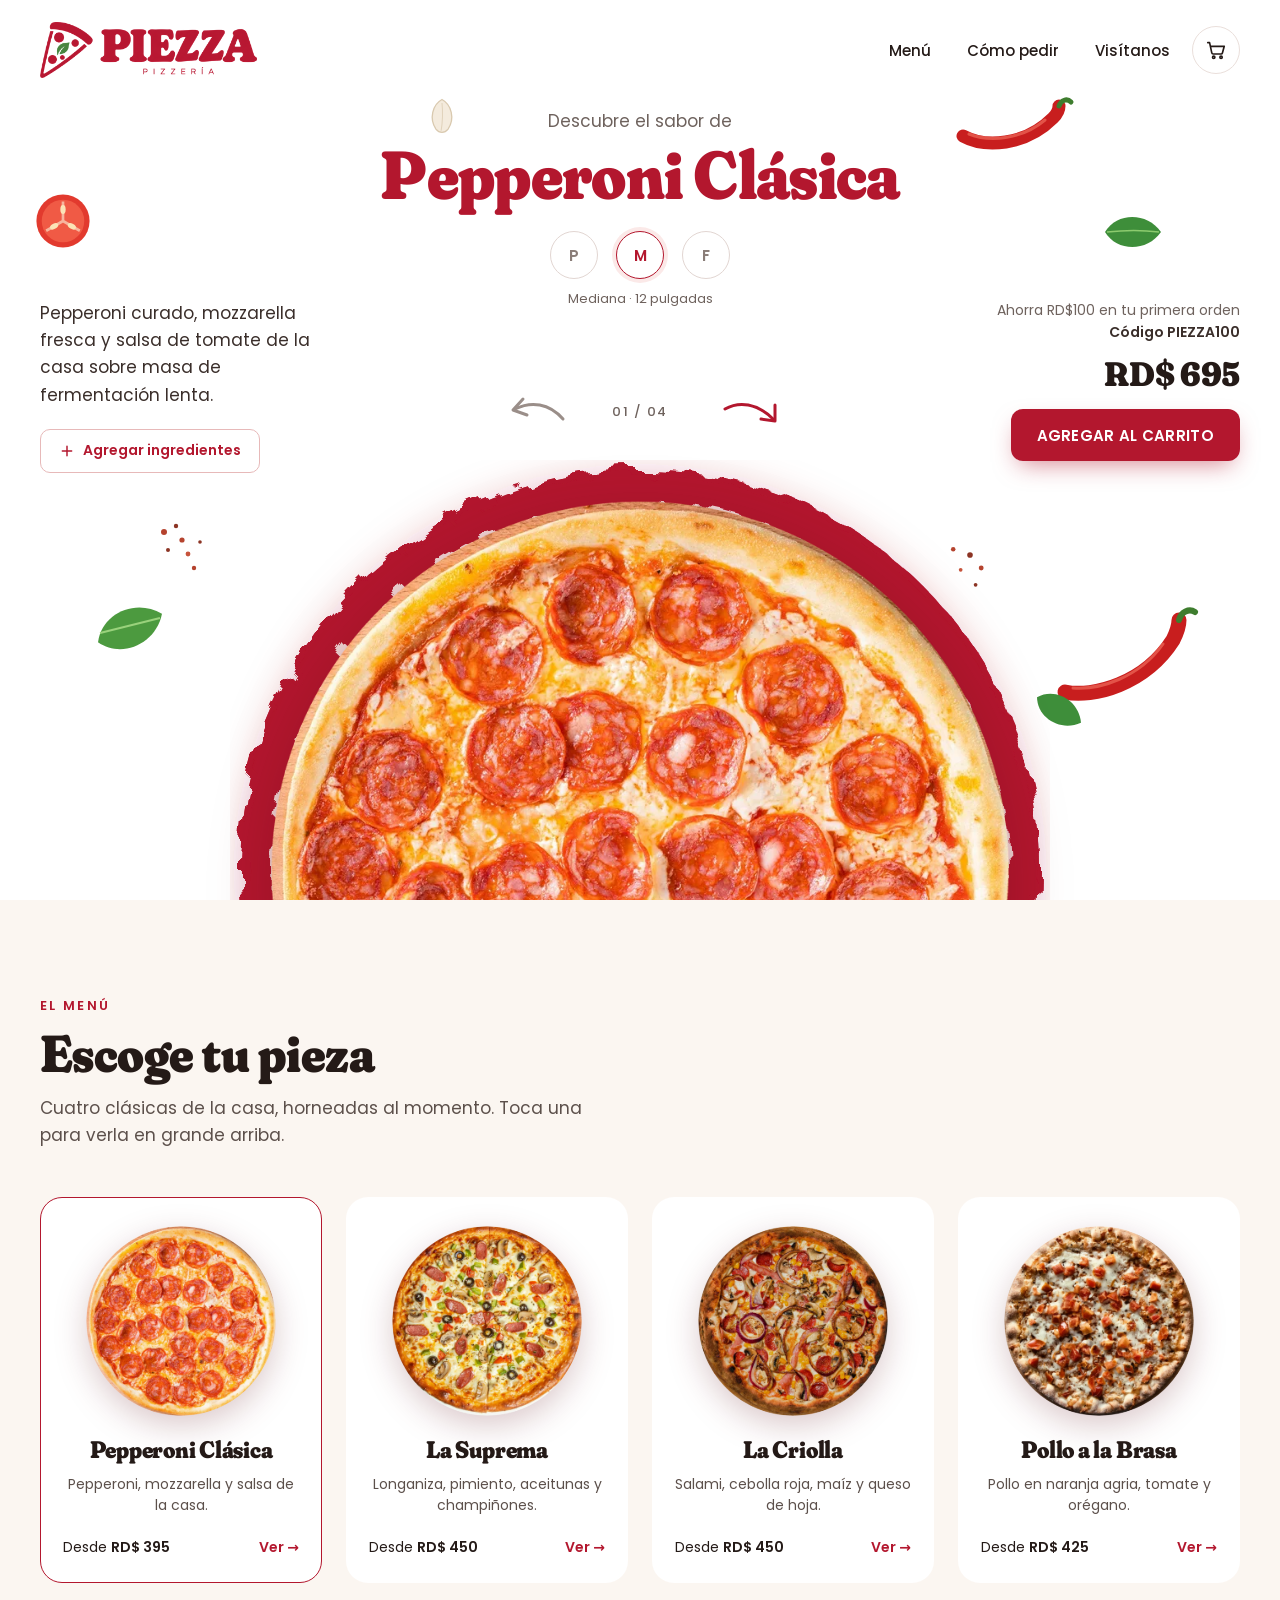
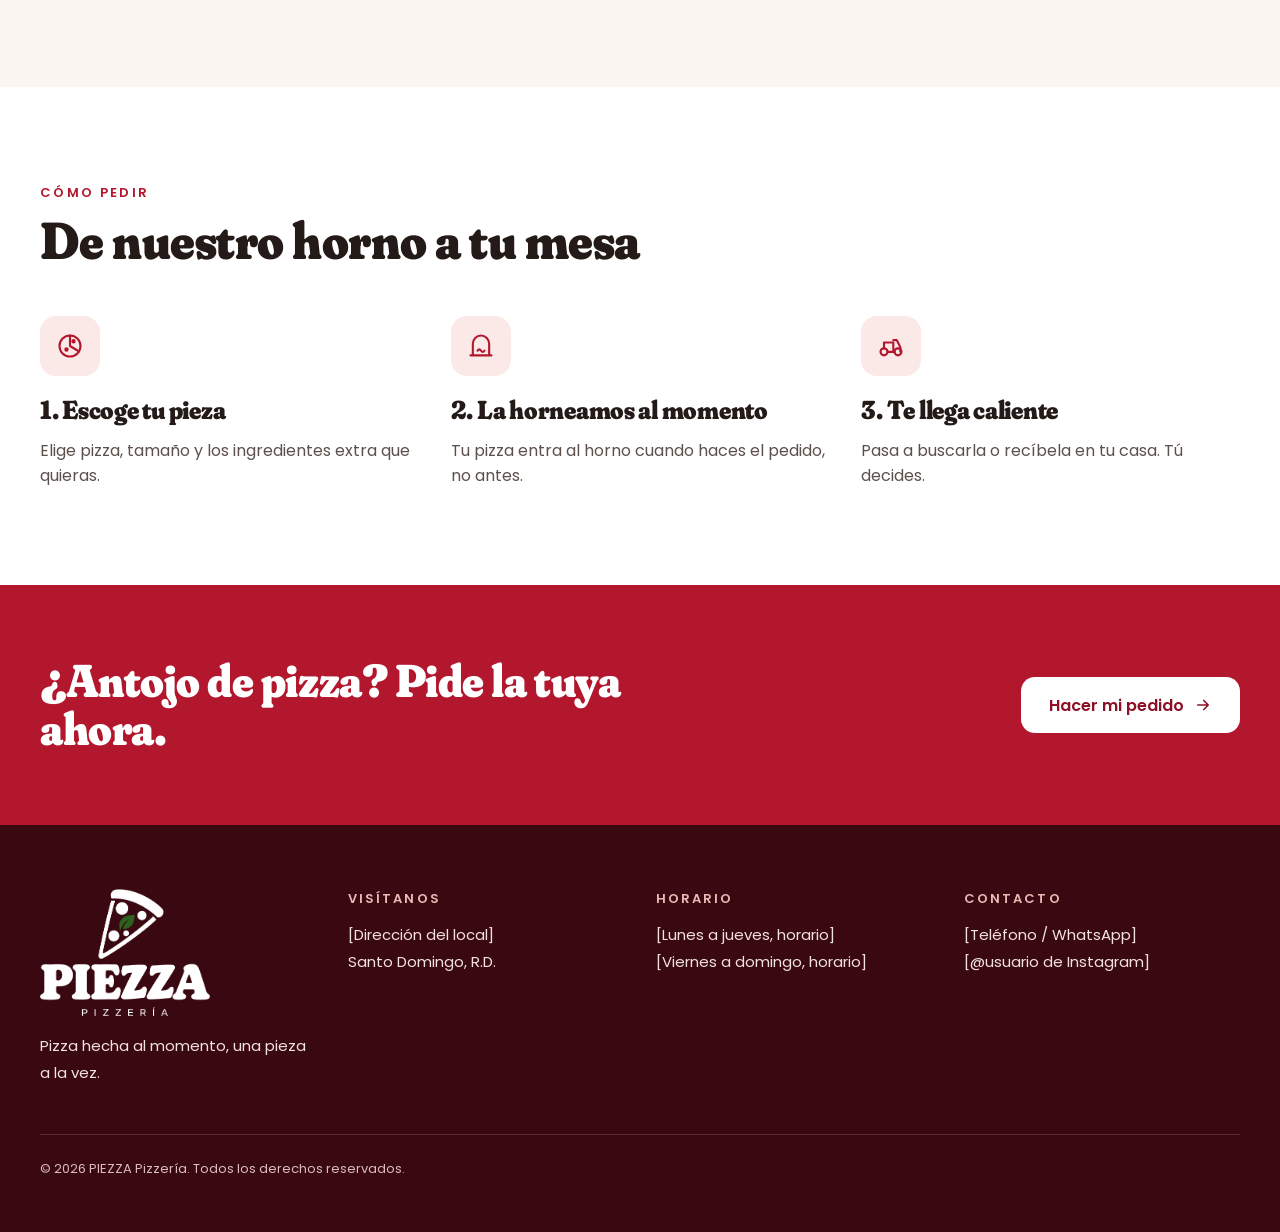
==== ad/index.html @ d3d4245b "Links cortos /ig, /ad, /fb, /tt, /wa con origen de la visita Co-Authored-By: Claude Opus 5.5 <norepl" ====
<!doctype html>
<html lang="es"><head><meta charset="utf-8"><meta name="viewport" content="width=device-width,initial-scale=1">
<title>PIEZZA Pizzería</title><meta name="robots" content="noindex">
<meta property="og:title" content="PIEZZA Pizzería"><meta property="og:description" content="Pizza hecha al momento, una pieza a la vez. Pide en línea.">
<meta property="og:image" content="https://piezza.sandscap.com.do/images/og.jpg">
<link rel="icon" type="image/png" href="/images/favicon.png">
<script>
(function(){var q=location.search?location.search.slice(1)+'&':'';
try{var c=JSON.parse(localStorage.getItem('pz_events')||'[]');c.push({e:'clic_link',t:Date.now(),sid:'link',src:'ad',med:'pagado',d:{link:'/ad'}});localStorage.setItem('pz_events',JSON.stringify(c.slice(-2000)));}catch(e){}
location.replace('/?'+q+'src=ad');})();
</script>
<meta http-equiv="refresh" content="1;url=/?src=ad">
</head><body style="margin:0;background:#B3172E"></body></html>
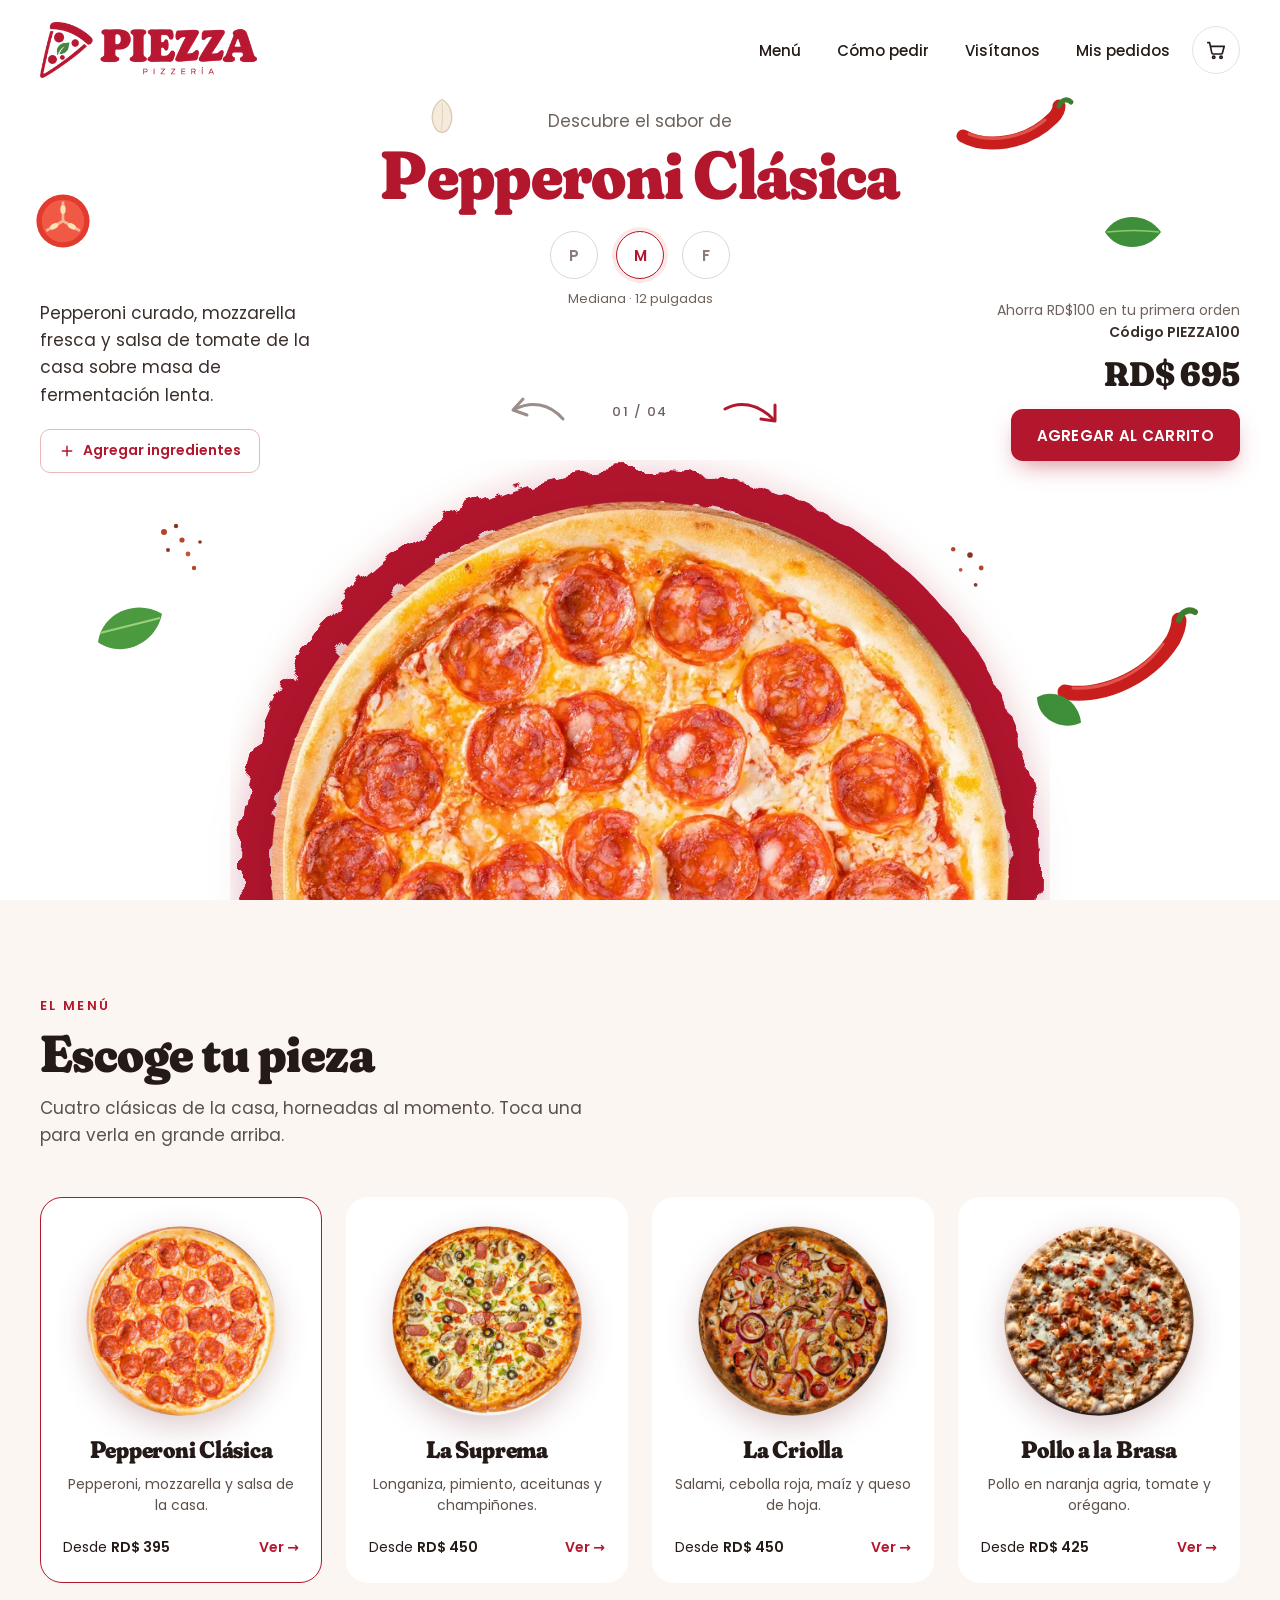
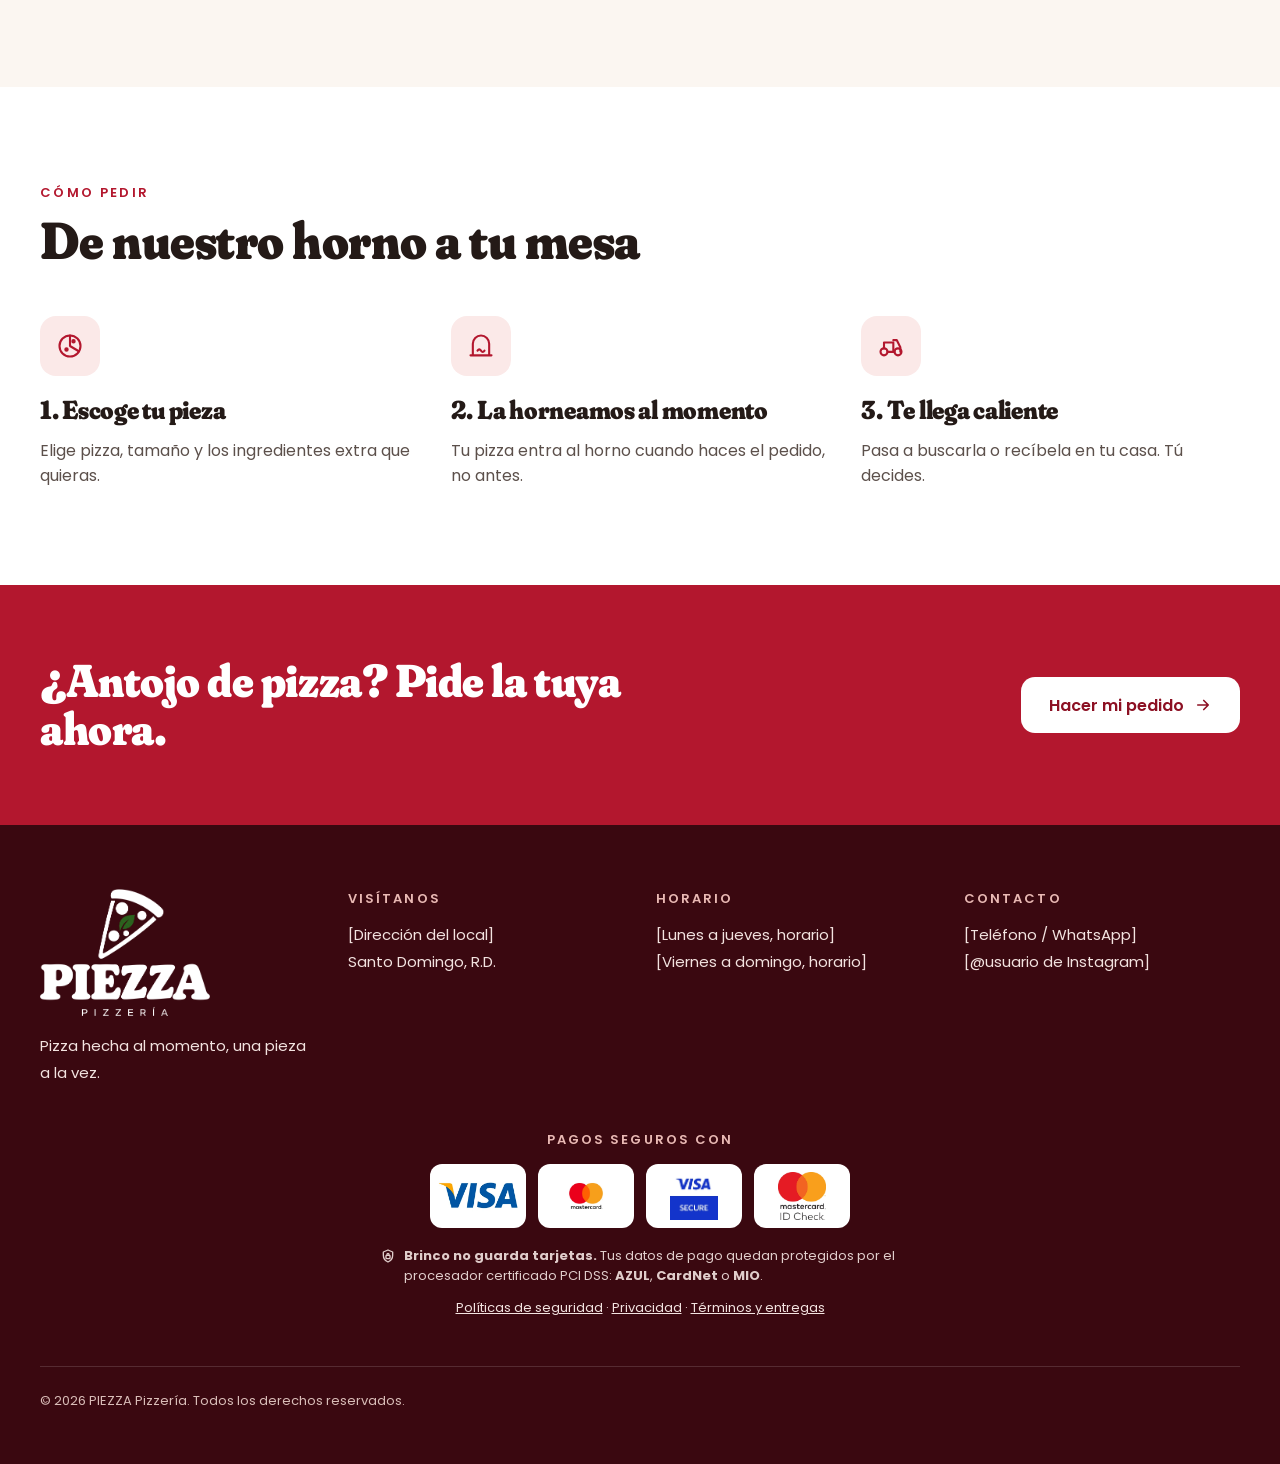
==== commit 823f2883: "PIEZZA pasa al Brinco Kit: brinco.json, carrito como BrincoCart, caja, seguimiento, panel, links y p" ====
--- a/ad/index.html
+++ b/ad/index.html
@@ -4,10 +4,6 @@
 <meta property="og:title" content="PIEZZA Pizzería"><meta property="og:description" content="Pizza hecha al momento, una pieza a la vez. Pide en línea.">
 <meta property="og:image" content="https://piezza.sandscap.com.do/images/og.jpg">
 <link rel="icon" type="image/png" href="/images/favicon.png">
-<script>
-(function(){var q=location.search?location.search.slice(1)+'&':'';
-try{var c=JSON.parse(localStorage.getItem('pz_events')||'[]');c.push({e:'clic_link',t:Date.now(),sid:'link',src:'ad',med:'pagado',d:{link:'/ad'}});localStorage.setItem('pz_events',JSON.stringify(c.slice(-2000)));}catch(e){}
-location.replace('/?'+q+'src=ad');})();
-</script>
-<meta http-equiv="refresh" content="1;url=/?src=ad">
+<meta http-equiv="refresh" content="2;url=/?src=ad">
+<script src="/brinco/v1/kit.js" data-link="ad"></script>
 </head><body style="margin:0;background:#B3172E"></body></html>
